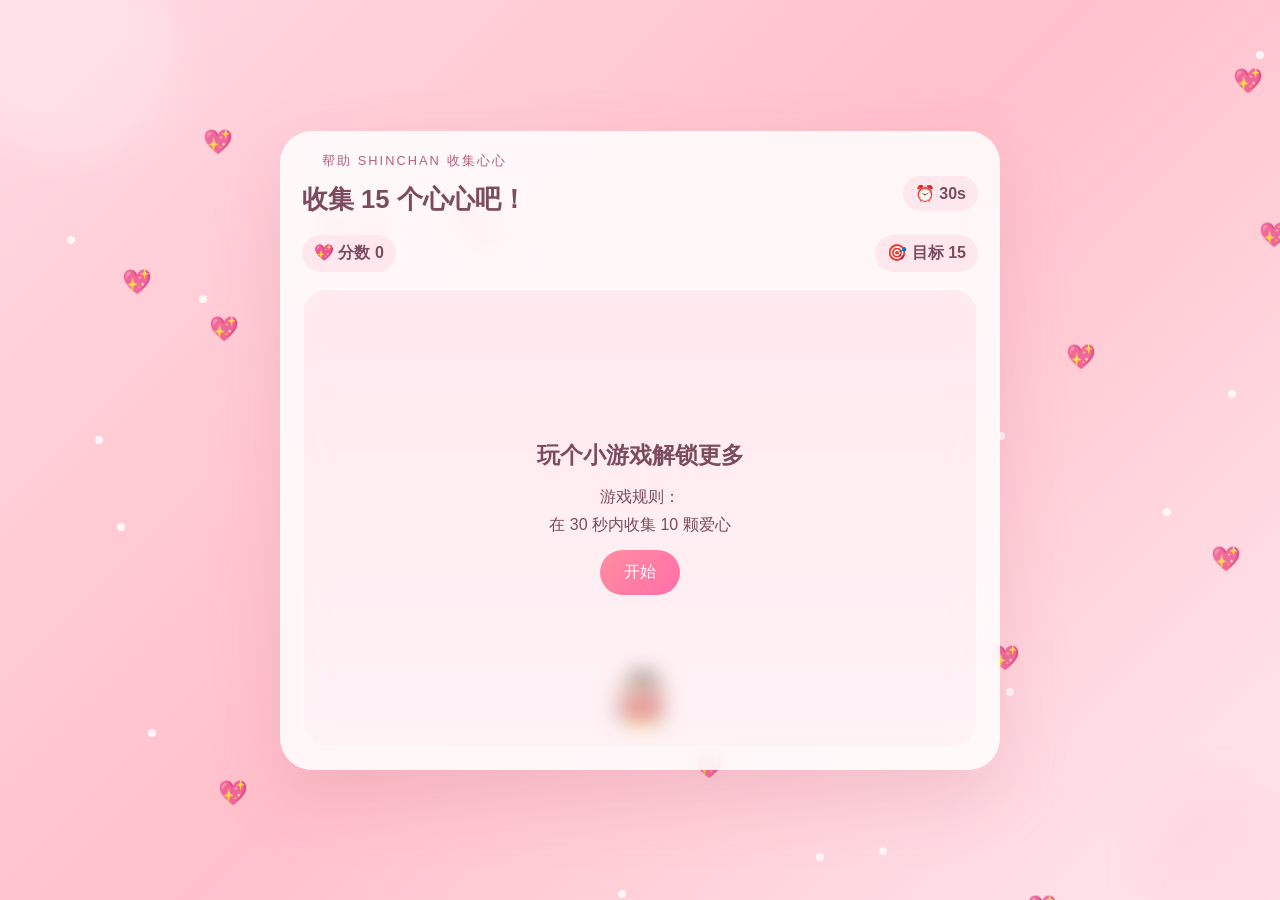
==== game.html @ 042966ae "Add files via upload" ====
<!DOCTYPE html>
<html lang="zh-CN">
  <head>
    <meta charset="UTF-8" />
    <meta name="viewport" content="width=device-width, initial-scale=1.0" />
    <title>收集心心小游戏</title>
    <link rel="stylesheet" href="css/style.css" />
  </head>
  <body class="page game-page">
    <div class="background-orb orb-one"></div>
    <div class="background-orb orb-two"></div>
    <div class="sparkles" aria-hidden="true"></div>
    <div class="hearts-layer" aria-hidden="true"></div>

    <main class="game-shell">
      <section class="card game-card" aria-label="小游戏界面">
        <div class="game-header">
          <div>
            <p class="eyebrow">帮助 Shinchan 收集心心</p>
            <h1>收集 15 个心心吧！</h1>
          </div>
          <div class="stat-pill">⏰ <span id="timer">30</span>s</div>
        </div>

        <div class="score-row">
          <div class="stat-pill">💖 分数 <span id="score">0</span></div>
          <div class="stat-pill">🎯 目标 15</div>
        </div>

        <div id="gameArea" class="game-area" tabindex="0" aria-label="小游戏区域">
          <div id="player" class="player"></div>
          <div id="overlay" class="game-overlay" hidden></div>
          <div id="introOverlay" class="intro-overlay">
            <h2>玩个小游戏解锁更多</h2>
            <p>游戏规则：<br />在 30 秒内收集 10 颗爱心</p>
            <button id="startBtn" class="overlay-btn" type="button">开始</button>
          </div>
        </div>
      </section>
    </main>

    <script src="js/music.js"></script>
    <script src="js/game.js"></script>
  </body>
</html>
---- css/style.css ----
:root {
  --pink: #ffc0cb;
  --pink-deep: #ff8da1;
  --pink-soft: #ffe7ee;
  --white: #fffdfd;
  --text: #7a4c5e;
  --green: #6fd49d;
  --red: #ff6b6b;
}

* {
  box-sizing: border-box;
}

body {
  margin: 0;
  font-family: "Segoe UI", "PingFang SC", "Microsoft YaHei", sans-serif;
  color: var(--text);
  overflow-x: hidden;
  overflow-y: auto;
  background: linear-gradient(135deg, #ffd9e2 0%, var(--pink) 50%, #ffe8ee 100%);
}

body.page {
  min-height: 100vh;
  position: relative;
  display: flex;
  align-items: center;
  justify-content: center;
  padding: 20px;
  overflow-x: hidden;
}

button {
  font: inherit;
  cursor: pointer;
  border: none;
  transition: transform 0.2s ease, box-shadow 0.2s ease;
}

button:focus-visible {
  outline: 3px solid rgba(255, 255, 255, 0.8);
  outline-offset: 4px;
}

.background-orb {
  position: fixed;
  border-radius: 50%;
  filter: blur(20px);
  opacity: 0.35;
  animation: float 8s ease-in-out infinite;
  pointer-events: none;
}

.orb-one {
  width: 220px;
  height: 220px;
  background: rgba(255, 255, 255, 0.7);
  top: -60px;
  left: -40px;
}

.orb-two {
  width: 180px;
  height: 180px;
  background: rgba(255, 153, 180, 0.35);
  bottom: -60px;
  right: -40px;
  animation-delay: 2s;
}

.sparkles,
.hearts-layer,
.petals-layer {
  position: fixed;
  inset: 0;
  pointer-events: none;
  overflow: hidden;
}

.sparkle {
  position: absolute;
  width: 8px;
  height: 8px;
  background: white;
  border-radius: 50%;
  animation: sparkle 2.4s linear infinite;
  opacity: 0.8;
}

.heart {
  position: absolute;
  font-size: 24px;
  animation: floatHeart 6s linear infinite;
  opacity: 0.85;
}

.petal {
  position: absolute;
  width: 14px;
  height: 14px;
  background: rgba(255, 255, 255, 0.7);
  border-radius: 100px 0;
  animation: drift 8s linear infinite;
  opacity: 0.7;
}

.card {
  width: min(92vw, 720px);
  background: rgba(255, 255, 255, 0.85);
  backdrop-filter: blur(12px);
  border-radius: 32px;
  box-shadow: 0 28px 70px rgba(194, 104, 130, 0.2);
  padding: 30px;
  text-align: center;
  animation: riseIn 0.8s ease both;
}

.welcome-card h1,
.game-card h1 {
  margin: 12px 0 18px;
  font-size: clamp(1.35rem, 2vw, 1.9rem);
}

.welcome-gif {
  width: min(100%, 260px);
  display: block;
  margin: 0 auto 18px;
  border-radius: 24px;
  animation: bob 2.4s ease-in-out infinite;
}

.button-row {
  display: flex;
  justify-content: center;
  gap: 16px;
  flex-wrap: wrap;
  margin-top: 16px;
}

.action-btn {
  padding: 14px 28px;
  border-radius: 999px;
  min-width: 120px;
  color: white;
  font-size: 1.1rem;
  box-shadow: 0 10px 25px rgba(0, 0, 0, 0.12);
}

.yes-btn {
  background: linear-gradient(135deg, var(--green), #4acb86);
}

.no-btn {
  background: linear-gradient(135deg, var(--red), #ff7d7d);
}

.action-btn:hover,
.action-btn:focus-visible {
  transform: scale(1.05);
  box-shadow: 0 14px 30px rgba(255, 156, 179, 0.35);
}

.action-btn.is-pressed {
  transform: scale(0.96);
}

.action-btn.is-shaking {
  animation: shake 0.35s ease-in-out 2;
}

.game-shell,
.letter-shell {
  width: 100%;
  display: flex;
  justify-content: center;
  padding: 20px 0;
}

.game-card {
  padding: 22px;
}

.game-header,
.score-row {
  display: flex;
  justify-content: space-between;
  align-items: center;
  gap: 10px;
  flex-wrap: wrap;
}

.eyebrow {
  margin: 0 0 4px;
  text-transform: uppercase;
  letter-spacing: 0.16em;
  font-size: 0.8rem;
  color: #b15f7e;
}

.stat-pill {
  background: var(--pink-soft);
  padding: 8px 12px;
  border-radius: 999px;
  font-weight: 700;
}

.game-area {
  position: relative;
  height: min(64vh, 460px);
  margin-top: 16px;
  border-radius: 24px;
  overflow: hidden;
  background: linear-gradient(180deg, #ffdfe8 0%, #ffeef2 100%);
  border: 2px solid rgba(255, 255, 255, 0.8);
  touch-action: none;
}

.player {
  position: absolute;
  width: 72px;
  height: 72px;
  left: 50%;
  bottom: 14px;
  transform: translateX(-50%);
  background: url("../assets/gifs/sinchan2.gif") center/contain no-repeat;
  animation: bob 1.2s ease-in-out infinite;
}

.heart-drop,
.bomb-drop,
.particle {
  position: absolute;
  pointer-events: none;
}

.heart-drop {
  font-size: 28px;
  animation: drop 2.4s linear forwards;
}

.bomb-drop {
  width: 36px;
  height: 36px;
  border-radius: 50%;
  background: radial-gradient(circle, #6c5ce7 0%, #433d8d 100%);
  box-shadow: inset 0 0 12px rgba(255, 255, 255, 0.5);
  animation: drop 1.8s linear forwards;
}

.particle {
  width: 8px;
  height: 8px;
  border-radius: 50%;
  background: #ff7aa2;
  animation: particleFade 0.6s ease-out forwards;
}

.game-overlay,
.intro-overlay {
  position: absolute;
  inset: 0;
  display: none;
  align-items: center;
  justify-content: center;
  flex-direction: column;
  gap: 12px;
  background: rgba(255, 248, 250, 0.42);
  backdrop-filter: blur(10px);
  z-index: 3;
}

.game-overlay:not([hidden]),
.intro-overlay:not([hidden]) {
  display: flex;
}

.intro-overlay h2 {
  margin: 0;
  font-size: 1.45rem;
}

.intro-overlay p {
  margin: 0;
  font-size: 1rem;
  line-height: 1.7;
}

.overlay-title {
  font-size: 1.4rem;
  font-weight: 800;
  margin: 0;
}

.overlay-btn {
  background: linear-gradient(135deg, var(--pink-deep), #ff6fa8);
  color: white;
  padding: 12px 24px;
  border-radius: 999px;
}

.letter-card {
  padding: 32px 28px;
}

.envelope {
  position: relative;
  width: min(100%, 320px);
  height: 220px;
  margin: 0 auto 22px;
  cursor: pointer;
  perspective: 1000px;
  filter: drop-shadow(0 18px 24px rgba(180, 92, 121, 0.18));
}

.envelope-hint {
  position: absolute;
  top: -5px;
  left: 50%;
  transform: translateX(-50%);
  font-size: 0.95rem;
  font-weight: 700;
  color: #b15f7e;
  white-space: nowrap;
}

.envelope-flap,
.envelope-body {
  position: absolute;
  inset: 0;
  border-radius: 18px;
  background: linear-gradient(135deg, #481e27, #ff6f95);
}

.envelope-flap {
  clip-path: polygon(0 0, 100% 0, 50% 100%);
  transform-origin: top;
  z-index: 2;
  transition: transform 0.7s ease;
  top: 36px;
  height: 58%;
  border-bottom-left-radius: 0;
  border-bottom-right-radius: 0;
  border: 2px solid rgba(255, 255, 255, 0.4);
  border-bottom: none;
}

.envelope-body {
  inset: 38px 0 0;
  z-index: 1;
  box-shadow: inset 0 -12px 20px rgba(0, 0, 0, 0.08), inset 0 0 0 2px rgba(255, 255, 255, 0.25);
}

.envelope.is-open .envelope-flap {
  transform: rotateX(180deg);
}

.letter-paper {
  margin-top: 12px;
  padding: 24px;
  border-radius: 24px;
  background: rgba(255, 255, 255, 0.92);
  box-shadow: inset 0 0 0 1px rgba(255, 176, 196, 0.3);
  animation: fadeIn 0.8s ease both;
  position: relative;
  overflow: hidden;
  transform: translateY(8px);
  transition: transform 0.6s ease;
}

.letter-paper.is-visible {
  transform: translateY(0);
}

.letter-paper::before {
  content: "";
  position: absolute;
  inset: 0;
  background: linear-gradient(120deg, rgba(255, 192, 203, 0.16), rgba(255, 255, 255, 0));
  pointer-events: none;
}

.letter-text {
  font-size: 1.05rem;
  line-height: 1.8;
  text-align: left;
}

.photo-section {
  margin-top: 18px;
  display: flex;
  flex-direction: column;
  align-items: center;
}

.final-photo-section {
  margin-top: 24px;
  display: flex;
  flex-direction: column;
  align-items: center;
}

.scratch-label {
  margin-bottom: 10px;
  font-size: 1.04rem;
  font-weight: 800;
  color: #ff6f95;
  letter-spacing: 0.08em;
}

.photo-status {
  margin-top: 10px;
  color: #b15f7e;
  font-weight: 700;
  letter-spacing: 0.02em;
}

.photo-status.is-loaded {
  color: #ff7aa2;
  animation: pulseGlow 1.2s ease-in-out;
}

.photo-image {
  max-width: 100%;
  width: min(460px, 100%);
  border-radius: 24px;
  box-shadow: 0 20px 35px rgba(179, 92, 121, 0.18);
  animation: fadeIn 0.8s ease both;
  transition: transform 0.35s ease, box-shadow 0.35s ease;
  opacity: 0;
  display: block;
}

.photo-image.is-visible {
  opacity: 1;
}

.photo-image:hover {
  transform: translateY(-4px) scale(1.01);
  box-shadow: 0 24px 40px rgba(179, 92, 121, 0.24);
}

.photo-frame {
  display: inline-block;
  padding: 8px;
  border-radius: 20px;
  background: linear-gradient(135deg, #fff, #ffd6e0);
  box-shadow: 0 12px 24px rgba(179, 92, 121, 0.16);
  border: 2px solid rgba(255, 255, 255, 0.85);
}

.scratch-card {
  position: relative;
  overflow: hidden;
}

.scratch-canvas {
  position: absolute;
  inset: 0;
  width: 100%;
  height: 100%;
  border-radius: 20px;
  cursor: grab;
  touch-action: none;
}

.scratch-card.is-revealed .scratch-canvas {
  opacity: 0;
  pointer-events: none;
}

.final-photo-card {
  margin-top: 8px;
}

.final-photo-image {
  opacity: 1;
  width: min(420px, 100%);
}

.heart-burst {
  position: absolute;
  inset: 0;
  display: flex;
  align-items: center;
  justify-content: center;
  font-size: 2rem;
  pointer-events: none;
  z-index: 4;
  animation: heartBurst 1.2s ease-out forwards;
}

.confetti-burst {
  position: absolute;
  inset: 0;
  display: flex;
  align-items: center;
  justify-content: center;
  font-size: 1.6rem;
  pointer-events: none;
  z-index: 3;
  animation: confettiBurst 1.2s ease-out forwards;
}

@keyframes riseIn {
  from {
    opacity: 0;
    transform: translateY(16px) scale(0.98);
  }
  to {
    opacity: 1;
    transform: translateY(0) scale(1);
  }
}

@keyframes floatHeart {
  0% { transform: translateY(0) rotate(0deg); opacity: 0; }
  10% { opacity: 0.9; }
  100% { transform: translateY(100vh) rotate(360deg); opacity: 0; }
}

@keyframes sparkle {
  0% { transform: scale(0.4); opacity: 0; }
  50% { opacity: 1; }
  100% { transform: scale(1.4); opacity: 0; }
}

@keyframes drift {
  0% { transform: translateY(0) rotate(0deg); }
  100% { transform: translateY(100vh) rotate(360deg); }
}

@keyframes bob {
  0%, 100% { transform: translateY(0); }
  50% { transform: translateY(-8px); }
}

@keyframes shake {
  0%, 100% { transform: translateX(0); }
  25% { transform: translateX(-4px); }
  75% { transform: translateX(4px); }
}

@keyframes drop {
  0% { transform: translateY(-20px) translateX(0); opacity: 0; }
  20% { opacity: 1; }
  100% { transform: translateY(420px) translateX(var(--drift, 0px)); opacity: 0; }
}

@keyframes particleFade {
  0% { transform: scale(0.5); opacity: 1; }
  100% { transform: scale(1.3) translateY(-12px); opacity: 0; }
}

@keyframes fadeIn {
  from { opacity: 0; transform: translateY(8px); }
  to { opacity: 1; transform: translateY(0); }
}

@keyframes pulseGlow {
  0% { transform: scale(1); }
  50% { transform: scale(1.03); }
  100% { transform: scale(1); }
}

@keyframes heartBurst {
  0% {
    transform: scale(0.2) translateY(0);
    opacity: 0;
  }
  50% {
    opacity: 1;
  }
  100% {
    transform: scale(1.4) translateY(-60px);
    opacity: 0;
  }
}

@keyframes confettiBurst {
  0% {
    transform: translateY(0) scale(0.8);
    opacity: 0;
  }
  50% {
    opacity: 1;
  }
  100% {
    transform: translateY(-70px) rotate(360deg);
    opacity: 0;
  }
}

@keyframes float {
  0%, 100% { transform: translateY(0px) scale(1); }
  50% { transform: translateY(18px) scale(1.05); }
}

@media (max-width: 700px) {
  body.page {
    padding: 12px;
  }

  .card {
    padding: 20px;
    border-radius: 24px;
  }

  .action-btn {
    width: 100%;
  }

  .game-area {
    height: 55vh;
  }

  .player {
    width: 58px;
    height: 58px;
  }
}
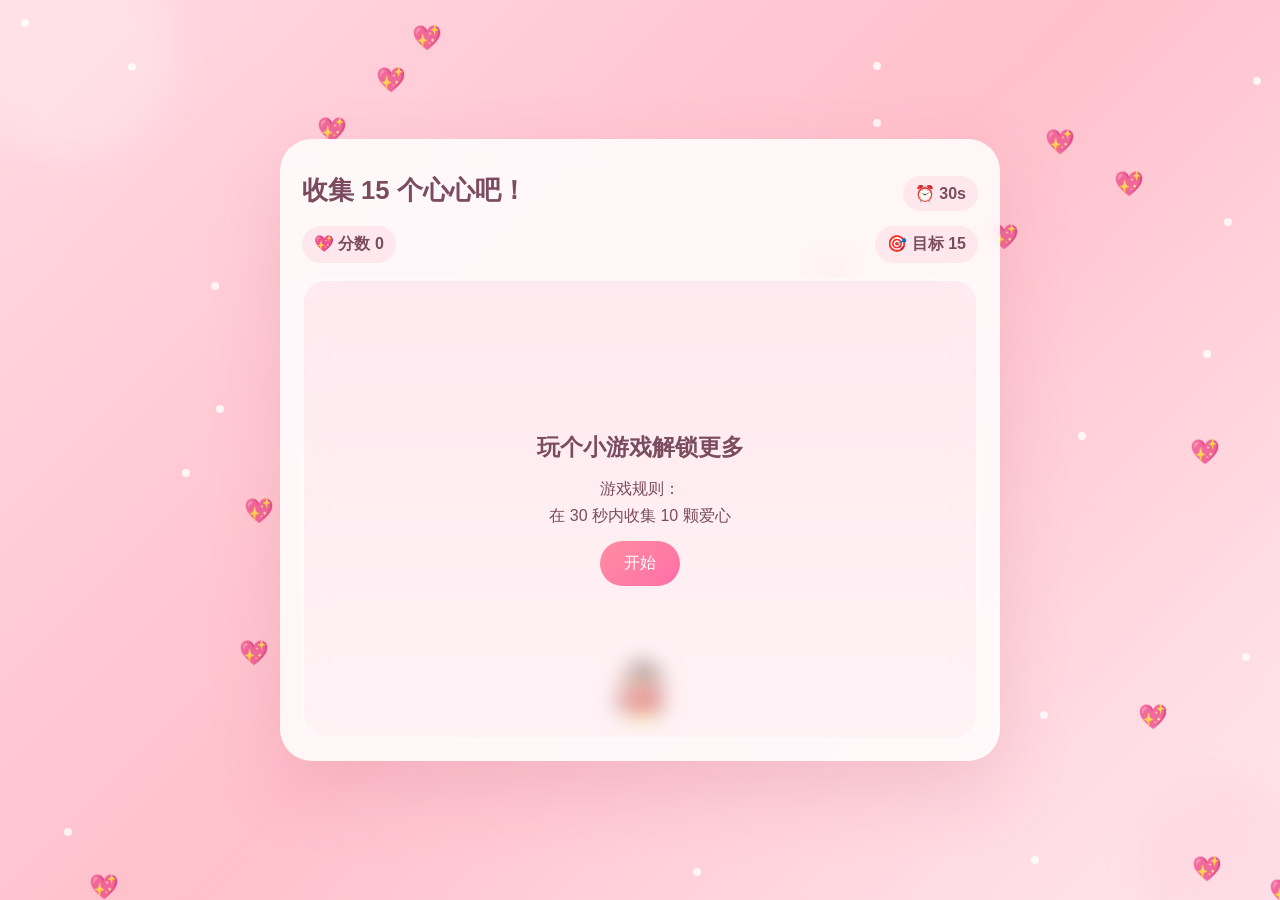
==== commit a2478924: "Add files via upload" ====
--- a/game.html
+++ b/game.html
@@ -16,7 +16,6 @@
       <section class="card game-card" aria-label="小游戏界面">
         <div class="game-header">
           <div>
-            <p class="eyebrow">帮助 Shinchan 收集心心</p>
             <h1>收集 15 个心心吧！</h1>
           </div>
           <div class="stat-pill">⏰ <span id="timer">30</span>s</div>
--- a/css/style.css
+++ b/css/style.css
@@ -441,12 +441,13 @@
 }
 
 .photo-frame {
-  display: inline-block;
+  display: flex;
   padding: 8px;
   border-radius: 20px;
   background: linear-gradient(135deg, #fff, #ffd6e0);
   box-shadow: 0 12px 24px rgba(179, 92, 121, 0.16);
   border: 2px solid rgba(255, 255, 255, 0.85);
+  justify-content: center;
 }
 
 .scratch-card {
